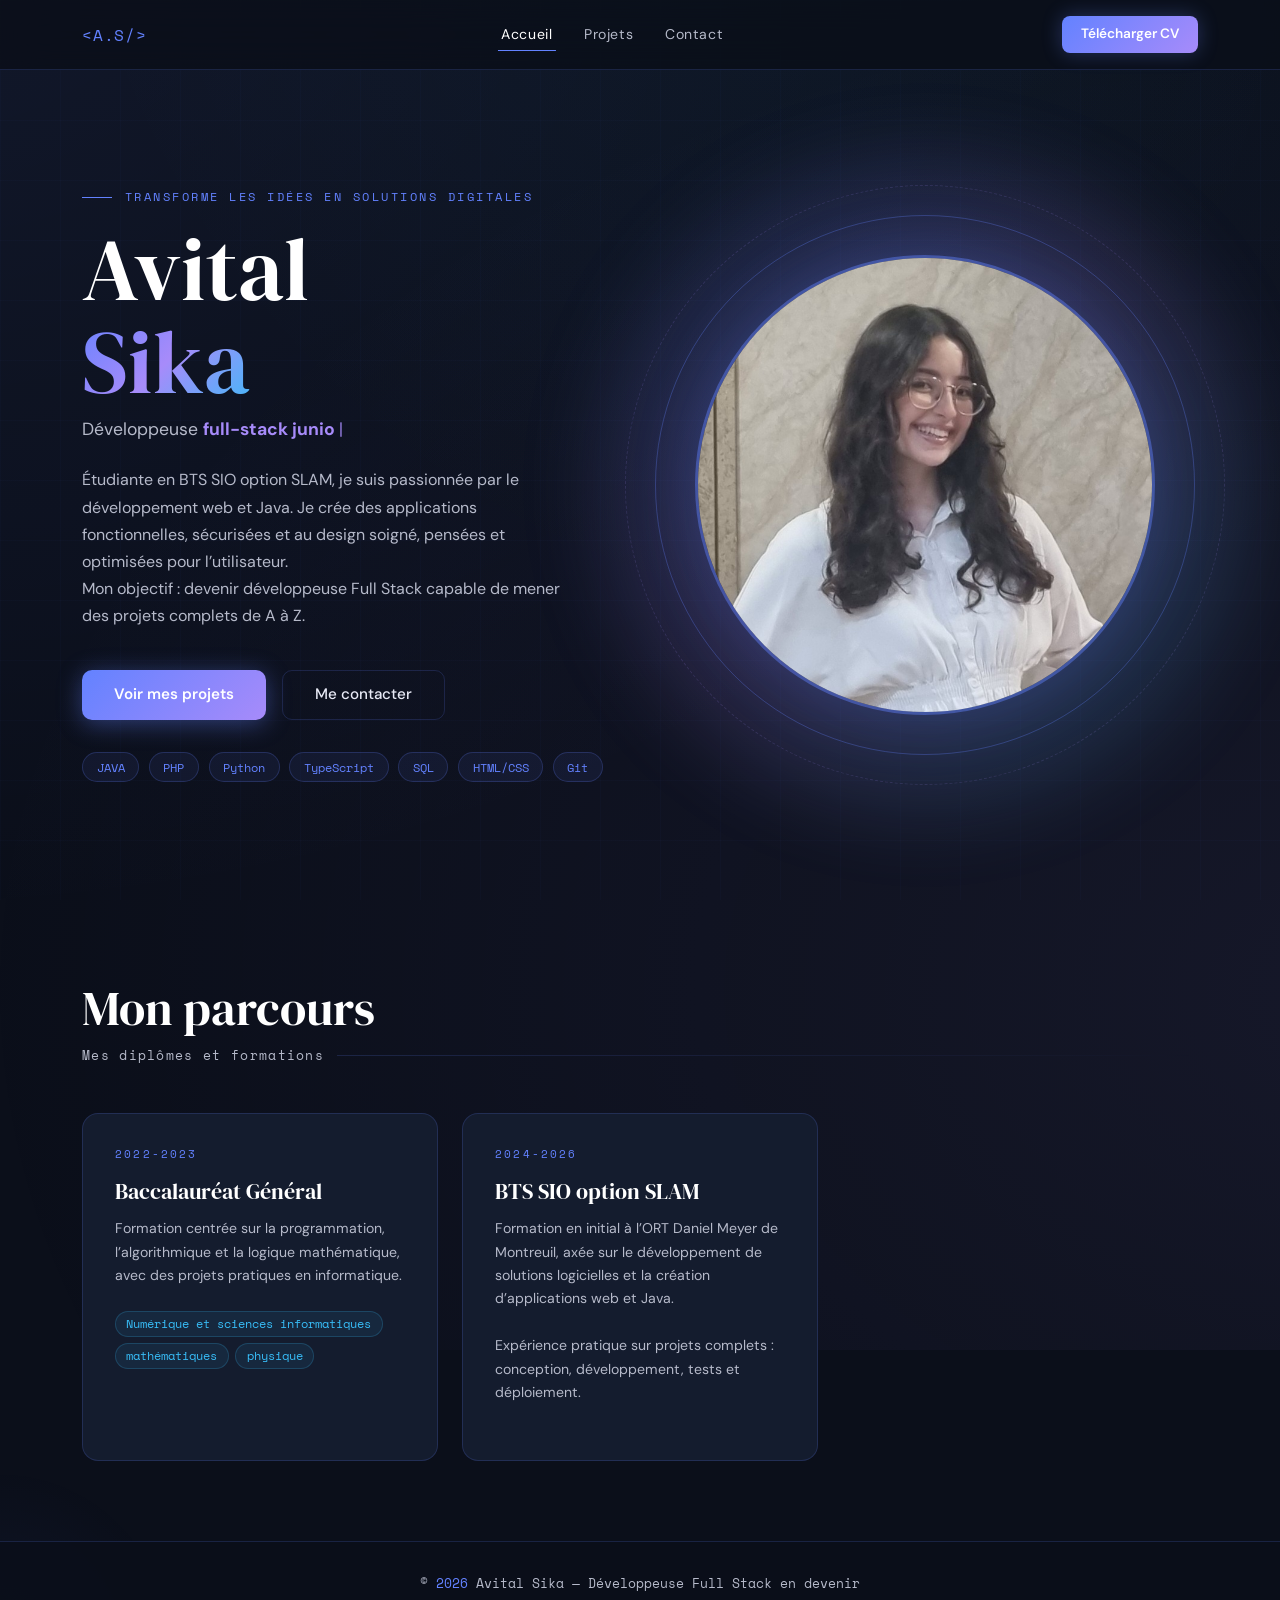
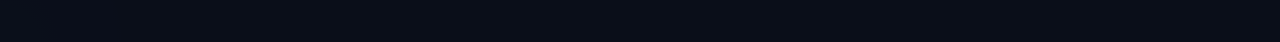
==== public/index.html @ 796e130e "fin details stages -dbeut detaik gesttravaux" ====
<!DOCTYPE html>
<html lang="fr">
<head>
  <meta charset="UTF-8">
  <meta name="viewport" content="width=device-width, initial-scale=1.0">
  <title>Avital Sika — Développeuse Full Stack</title>
  <link rel="preconnect" href="https://fonts.googleapis.com">
  <link href="https://fonts.googleapis.com/css2?family=DM+Sans:wght@300;400;500;600&family=DM+Serif+Display&family=Space+Mono:wght@400;700&display=swap" rel="stylesheet">
  <link href="https://cdn.jsdelivr.net/npm/bootstrap@5.3.0/dist/css/bootstrap.min.css" rel="stylesheet">
  <link rel="stylesheet" href="assets/css/style.css">
</head>
<body>

<!-- NAV -->
<nav class="navbar navbar-expand-lg">
  <div class="container">
    <a class="navbar-brand" href="index.html">&lt;A.S/&gt;</a>
    <button class="navbar-toggler border-0" type="button" data-bs-toggle="collapse" data-bs-target="#nav" style="color:var(--text-muted)">
      <span class="navbar-toggler-icon"></span>
    </button>
    <div class="collapse navbar-collapse" id="nav">
      <ul class="navbar-nav mx-auto mb-2 mb-lg-0">
        <li class="nav-item"><a class="nav-link active" href="index.html">Accueil</a></li>
        <li class="nav-item"><a class="nav-link" href="projets.html">Projets</a></li>
        <li class="nav-item"><a class="nav-link" href="contact.html">Contact</a></li>
      </ul>
      <a href="assets/files/CV_Avital_Sika.pdf" download class="btn-cv">Télécharger CV</a>
    </div>
  </div>
</nav>

<!-- HERO -->
<main>
  <section class="hero">
    <div class="container">
      <div class="row align-items-center">
        <div class="col-lg-6">
          <div class="hero-eyebrow">Transforme les idées en solutions digitales</div>
          <h1 class="hero-name">
            Avital<br><span>Sika</span>
          </h1>
          <p class="hero-role">
            Développeuse <strong><span id="typed-text"> </span>
            <span class="cursor-blink">|</span></strong>
          </p>
          <p class="hero-desc reveal">
            Étudiante en BTS SIO option SLAM, je suis passionnée par le développement web et Java.
            Je crée des applications fonctionnelles, sécurisées et au design soigné, pensées et optimisées pour l’utilisateur.
            <br> Mon objectif : devenir développeuse Full Stack capable de mener des projets complets de A à Z.
          </p>
          <div class="hero-ctas">
            <a href="projets.html" class="btn-primary-custom">
               Voir mes projets
            </a>
            <a href="contact.html" class="btn-outline-custom">Me contacter</a>
          </div>
          <div class="tech-badges">
            <span class="badge-tech">JAVA</span>
            <span class="badge-tech">PHP</span>
            <span class="badge-tech">Python</span>
            <span class="badge-tech">TypeScript</span>
            <span class="badge-tech">SQL</span>
            <span class="badge-tech">HTML/CSS</span>
            <span class="badge-tech">Git</span>
          </div>
        </div>

        <div class="col-lg-6">
          <div class="photo-wrapper">
            <div class="photo-ring"></div>
            <div class="photo-ring-2"></div>
            <img src="assets/images/ma_photo.jpg" class="profile-img" alt="Avital Sika">
          </div>
        </div>
      </div>
    </div>
  </section>


  <section class="projects-section">
    <div class="container">
      <div class="reveal">
        <h1 class="section-title">Mon parcours</h1>
        <p class="section-subtitle">Mes diplômes et formations</p>
      </div>

      <div class="row g-4">

        <div class="col-md-6 col-lg-4 reveal">
          <div class="project-card">
            <div class="project-num">2022-2023</div>
            <h3 class="project-title">Baccalauréat Général</h3>
            <p class="project-desc">Formation centrée sur la programmation, l’algorithmique et la logique mathématique, avec des projets pratiques en informatique.</p>
            <div class="project-tags">
              <span class="project-tag"> Numérique et sciences informatiques</span>
              <span class="project-tag">mathématiques</span>
              <span class="project-tag">physique</span>
            </div>
          </div>
        </div>

        <div class="col-md-6 col-lg-4 reveal">
          <div class="project-card">
            <div class="project-num">2024-2026</div>
            <h3 class="project-title">BTS SIO option SLAM</h3>
            <p class="project-desc">Formation en initial à l’ORT Daniel Meyer de Montreuil, axée sur le développement de solutions logicielles et la création d’applications web et Java.
            </p>
            <p class="project-desc">Expérience pratique sur projets complets : conception, développement, tests et déploiement.
            </p>
          </div>
        </div>

      </div>
    </div>
  </section>


</main>

<footer>
  <p>© <span>2026</span> Avital Sika — Développeuse Full Stack en devenir</p>
</footer>

<script src="https://cdn.jsdelivr.net/npm/bootstrap@5.3.0/dist/js/bootstrap.bundle.min.js"></script>
<script src="assets/js/main.js"></script>
<style>
  .cursor-blink {
    animation: blink 1s step-end infinite;
    color: var(--accent2);
    font-weight: 300;
  }
  @keyframes blink { 0%,100%{opacity:1} 50%{opacity:0} }
</style>
</body>


</html>
---- public/assets/css/style.css ----
:root {
  --bg: #0b0f1a;
  --bg2: #111827;
  --card: #141c2e;
  --border: rgba(99, 130, 255, 0.18);
  --accent: #6382ff;
  --accent2: #a78bfa;
  --accent3: #38bdf8;
  --text: #e8eaf6;
  --text-muted: #b6baca;
  --white: #ffffff;
}

*, *::before, *::after { box-sizing: border-box; margin: 0; padding: 0; }
html { scroll-behavior: smooth; }

body {
  background-color: var(--bg);
  color: var(--text);
  font-family: 'DM Sans', 'Segoe UI', sans-serif;
  min-height: 100vh;
  overflow-x: hidden;
  position: relative;
}

body::before {
  content: '';
  position: fixed;
  top: -50%; left: -50%;
  width: 200%; height: 200%;
  background:
    radial-gradient(ellipse at 20% 20%, rgba(99,130,255,0.08) 0%, transparent 50%),
    radial-gradient(ellipse at 80% 80%, rgba(167,139,250,0.07) 0%, transparent 50%),
    radial-gradient(ellipse at 60% 10%, rgba(56,189,248,0.05) 0%, transparent 40%);
  animation: bgShift 15s ease-in-out infinite alternate;
  pointer-events: none;
  z-index: 0;
}

body::after {
  content: '';
  position: fixed;
  inset: 0;
  background-image:
    linear-gradient(rgba(99,130,255,0.025) 1px, transparent 1px),
    linear-gradient(90deg, rgba(99,130,255,0.025) 1px, transparent 1px);
  background-size: 60px 60px;
  pointer-events: none;
  z-index: 0;
}

@keyframes bgShift {
  0% { transform: translate(0,0) rotate(0deg); }
  100% { transform: translate(3%,2%) rotate(2deg); }
}

main, nav, footer, section { position: relative; z-index: 1; }

/* NAV */
.navbar {
  background: rgba(11,15,26,0.88) !important;
  backdrop-filter: blur(20px);
  border-bottom: 1px solid var(--border);
  padding: 1rem 0;
  position: sticky;
  top: 0;
  z-index: 100;
}

.navbar-brand {
  font-family: 'Space Mono', monospace;
  font-size: 1rem;
  color: var(--accent) !important;
  letter-spacing: 0.05em;
}

.nav-link {
  color: var(--text-muted) !important;
  font-size: 0.88rem;
  letter-spacing: 0.04em;
  transition: color 0.3s;
  position: relative;
  padding: 0.5rem 1rem !important;
}

.nav-link::after {
  content: '';
  position: absolute;
  bottom: 2px; left: 50%;
  transform: translateX(-50%) scaleX(0);
  width: 70%; height: 1px;
  background: var(--accent);
  transition: transform 0.3s ease;
}

.nav-link:hover::after, .nav-link.active::after { transform: translateX(-50%) scaleX(1); }
.nav-link:hover, .nav-link.active { color: var(--white) !important; }

.btn-cv {
  background: linear-gradient(135deg, var(--accent), var(--accent2));
  color: var(--white) !important;
  border: none;
  border-radius: 8px;
  padding: 0.5rem 1.2rem;
  font-size: 0.85rem;
  font-weight: 600;
  margin-left: 0px;
  transition: all 0.3s ease;
  box-shadow: 0 0 20px rgba(99,130,255,0.3);
  text-decoration: none;
}

.btn-cv:hover {
  transform: translateY(-2px);
  box-shadow: 0 0 35px rgba(99,130,255,0.6);
  color: var(--white) !important;
}

/* HERO */
.hero {
  min-height: calc(100vh - 70px);
  display: flex;
  align-items: center;
  padding: 4rem 0;
}

.hero-eyebrow {
  font-family: 'Space Mono', monospace;
  font-size: 0.78rem;
  color: var(--accent);
  letter-spacing: 0.2em;
  text-transform: uppercase;
  margin-bottom: 1rem;
  display: flex;
  align-items: center;
  gap: 0.8rem;
  opacity: 0;
  animation: fadeUp 0.8s ease 0.2s forwards;
}

.hero-eyebrow::before {
  content: '';
  display: inline-block;
  width: 30px; height: 1px;
  background: var(--accent);
}

.hero-name {
  font-family: 'DM Serif Display', Georgia, serif;
  font-size: clamp(3rem, 7vw, 5.5rem);
  font-weight: 400;
  line-height: 1.05;
  color: var(--white);
  margin-bottom: 0.5rem;
  opacity: 0;
  animation: fadeUp 0.8s ease 0.4s forwards;
}

.hero-name span {
  background: linear-gradient(135deg, var(--accent), var(--accent2), var(--accent3));
  -webkit-background-clip: text;
  -webkit-text-fill-color: transparent;
  background-clip: text;
}

.hero-role {
  font-size: 1.1rem;
  color: var(--text-muted);
  margin-bottom: 1.5rem;
  opacity: 0;
  animation: fadeUp 0.8s ease 0.55s forwards;
}

.hero-role strong { color: var(--accent2); }

.hero-desc {
  font-size: 1rem;
  color: var(--text-muted);
  line-height: 1.7;
  max-width: 480px;
  margin-bottom: 2.5rem;
  opacity: 0;
  animation: fadeUp 0.8s ease 0.7s forwards;
}

.hero-ctas {
  display: flex;
  gap: 1rem;
  flex-wrap: wrap;
  opacity: 0;
  animation: fadeUp 0.8s ease 0.85s forwards;
}

.btn-primary-custom {
  background: linear-gradient(135deg, var(--accent), var(--accent2));
  color: var(--white);
  border: none;
  border-radius: 10px;
  padding: 0.8rem 2rem;
  font-weight: 600;
  font-size: 0.95rem;
  text-decoration: none;
  transition: all 0.3s;
  box-shadow: 0 4px 25px rgba(99,130,255,0.4);
  display: inline-flex;
  align-items: center;
  gap: 0.5rem;
}

.btn-primary-custom:hover {
  transform: translateY(-3px);
  box-shadow: 0 8px 40px rgba(99,130,255,0.6);
  color: var(--white);
}

.btn-outline-custom {
  background: transparent;
  color: var(--text);
  border: 1px solid var(--border);
  border-radius: 10px;
  padding: 0.8rem 2rem;
  font-weight: 500;
  font-size: 0.95rem;
  text-decoration: none;
  transition: all 0.3s;
  display: inline-flex;
  align-items: center;
  gap: 0.5rem;
}

.btn-outline-custom:hover {
  border-color: var(--accent);
  color: var(--accent);
  background: rgba(99,130,255,0.05);
}

/* PHOTO */
.photo-wrapper {
  position: relative;
  display: flex;
  justify-content: center;
  align-items: center;
  opacity: 0;
  animation: fadeIn 1s ease 0.6s forwards;
}

.photo-wrapper::before {
  content: '';
  position: absolute;
  width: 640px; height: 640px; /* 320 -> 640 */
  border-radius: 50%;
  background: linear-gradient(135deg, var(--accent), var(--accent2), var(--accent3));
  opacity: 0.18;
  filter: blur(45px);
  animation: pulse 4s ease-in-out infinite;
}

.photo-ring {
  position: absolute;
  width: 540px; height: 540px; /* 270 -> 540 */
  border-radius: 50%;
  border: 1px solid rgba(99,130,255,0.3);
  animation: spin 20s linear infinite;
}

.photo-ring-2 {
  position: absolute;
  width: 600px; height: 600px; /* 300 -> 600 */
  border-radius: 50%;
  border: 1px dashed rgba(167,139,250,0.15);
  animation: spin 30s linear infinite reverse;
}

.profile-img {
  width: 460px; height: 460px; /* 230 -> 460 */
  border-radius: 50%;
  object-fit: cover;
  border: 3px solid rgba(99,130,255,0.5);
  position: relative;
  z-index: 2;
  box-shadow: 0 0 60px rgba(99,130,255,0.25);
}

/* TECH BADGES */
.tech-badges {
  display: flex;
  flex-wrap: wrap;
  gap: 0.6rem;
  margin-top: 2rem;
  opacity: 0;
  animation: fadeUp 0.8s ease 1s forwards;
}

.badge-tech {
  background: rgba(99,130,255,0.08);
  border: 1px solid rgba(99,130,255,0.22);
  color: var(--accent);
  padding: 0.3rem 0.85rem;
  border-radius: 50px;
  font-size: 0.76rem;
  font-family: 'Space Mono', monospace;
  transition: all 0.3s;
  cursor: default;
}

.badge-tech:hover {
  background: rgba(99,130,255,0.18);
  border-color: var(--accent);
  transform: translateY(-2px);
  box-shadow: 0 4px 15px rgba(99,130,255,0.2);
}

/* SECTIONS */
.section-title {
  font-family: 'DM Serif Display', Georgia, serif;
  font-size: clamp(2rem, 4vw, 3rem);
  color: var(--white);
  margin-bottom: 0.5rem;
}

.section-subtitle {
  color: var(--text-muted);
  font-size: 0.82rem;
  font-family: 'Space Mono', monospace;
  letter-spacing: 0.1em;
  margin-bottom: 3rem;
  display: flex;
  align-items: center;
  gap: 0.8rem;
}

.section-subtitle::after {
  content: '';
  flex: 1;
  height: 1px;
  background: linear-gradient(90deg, var(--border), transparent);
}

/* SKILLS */
.skills-section, .projects-section, .bts-section, .contact-section {
  padding: 5rem 0;
}

.skill-category {
  background: var(--card);
  border: 1px solid var(--border);
  border-radius: 16px;
  padding: 2rem;
  margin-bottom: 1.5rem;
  transition: all 0.4s ease;
  position: relative;
  overflow: hidden;
}

.skill-category::before {
  content: '';
  position: absolute;
  top: 0; left: 0; right: 0;
  height: 2px;
  background: linear-gradient(90deg, var(--accent), var(--accent2));
  transform: scaleX(0);
  transform-origin: left;
  transition: transform 0.4s ease;
}

.skill-category:hover::before { transform: scaleX(1); }
.skill-category:hover {
  border-color: rgba(99,130,255,0.4);
  transform: translateY(-4px);
  box-shadow: 0 20px 50px rgba(0,0,0,0.3);
}

.skill-category-title {
  font-family: 'Space Mono', monospace;
  font-size: 0.72rem;
  color: var(--accent);
  letter-spacing: 0.15em;
  text-transform: uppercase;
  margin-bottom: 1.5rem;
}

.skill-item { margin-bottom: 1rem; }

.skill-name {
  display: flex;
  justify-content: space-between;
  margin-bottom: 0.4rem;
  font-size: 0.88rem;
  color: var(--text);
}

.skill-pct {
  color: var(--accent2);
  font-family: 'Space Mono', monospace;
  font-size: 0.78rem;
}

.skill-bar {
  height: 4px;
  background: rgba(255,255,255,0.06);
  border-radius: 10px;
  overflow: hidden;
}

.skill-fill {
  height: 100%;
  border-radius: 10px;
  background: linear-gradient(90deg, var(--accent), var(--accent2));
  width: 0%;
  transition: width 1.2s cubic-bezier(0.4, 0, 0.2, 1);
  box-shadow: 0 0 10px rgba(99,130,255,0.4);
}

/* PROJECTS */
.project-card {
  background: var(--card);
  border: 1px solid var(--border);
  border-radius: 16px;
  padding: 2rem;
  height: 100%;
  transition: all 0.4s ease;
  position: relative;
  overflow: hidden;
}

.project-card:hover {
  transform: translateY(-8px);
  border-color: rgba(99,130,255,0.4);
  box-shadow: 0 25px 60px rgba(0,0,0,0.4);
}

.project-num {
  font-family: 'Space Mono', monospace;
  font-size: 0.68rem;
  color: var(--accent);
  letter-spacing: 0.2em;
  margin-bottom: 1rem;
}

.project-title {
  font-family: 'DM Serif Display', Georgia, serif;
  font-size: 1.35rem;
  color: var(--white);
  margin-bottom: 0.8rem;
}

.project-desc {
  color: var(--text-muted);
  font-size: 0.88rem;
  line-height: 1.65;
  margin-bottom: 1.5rem;
}

.sociéte-desc {
  color: #B6BACAFF;
  font-size: 0.88rem;
  line-height: 1.65;
  margin-bottom: 50px;
}
.sociéte-title {
  color: #e0e1e8;
  font-size: 0.88rem;
  line-height: 1.65;
  margin-bottom: 1rem;
}

.project-tags { display: flex; flex-wrap: wrap; gap: 0.4rem; margin-top: 10px}

.project-tag {
  background: rgba(56,189,248,0.08);
  border: 1px solid rgba(56,189,248,0.2);
  color: var(--accent3);
  padding: 0.2rem 0.65rem;
  border-radius: 50px;
  font-size: 0.72rem;
  font-family: 'Space Mono', monospace;
}

/* BTS TABLE */
.bts-table-wrapper {
  background: var(--card);
  border: 1px solid var(--border);
  border-radius: 16px;
  overflow: hidden;
}

.bts-table { width: 100%; border-collapse: collapse; }

.bts-table th {
  background: rgba(99,130,255,0.1);
  color: var(--accent);
  font-family: 'Space Mono', monospace;
  font-size: 0.72rem;
  letter-spacing: 0.1em;
  text-transform: uppercase;
  padding: 1rem 1.5rem;
  text-align: left;
  border-bottom: 1px solid var(--border);
}

.bts-table td {
  padding: 0.9rem 1.5rem;
  color: var(--text);
  font-size: 0.88rem;
  border-bottom: 1px solid rgba(255,255,255,0.04);
}

.bts-table tr:last-child td { border-bottom: none; }
.bts-table tr:hover td { background: rgba(99,130,255,0.04); }

.level-badge {
  display: inline-block;
  padding: 0.2rem 0.65rem;
  border-radius: 50px;
  font-size: 0.72rem;
  font-family: 'Space Mono', monospace;
}

.level-1 { background: rgba(99,130,255,0.12); color: var(--accent); border: 1px solid rgba(99,130,255,0.3); }
.level-2 { background: rgba(167,139,250,0.12); color: var(--accent2); border: 1px solid rgba(167,139,250,0.3); }
.level-3 { background: rgba(56,189,248,0.12); color: var(--accent3); border: 1px solid rgba(56,189,248,0.3); }

/* CONTACT */
.contact-card {
  background: var(--card);
  border: 1px solid var(--border);
  border-radius: 16px;
  padding: 3rem;
  text-align: center;
  position: relative;
  overflow: hidden;
  max-width: 700px;
  margin: 0 auto;
}

.contact-card::before {
  content: '';
  position: absolute;
  top: 0; left: 0; right: 0;
  height: 2px;
  background: linear-gradient(90deg, var(--accent), var(--accent2), var(--accent3));
}

.contact-links {
  display: flex;
  justify-content: center;
  flex-wrap: wrap;
  gap: 1rem;
  margin-top: 2rem;
}

.contact-link {
  display: flex;
  align-items: center;
  gap: 0.6rem;
  padding: 0.85rem 1.6rem;
  background: rgba(99,130,255,0.07);
  border: 1px solid var(--border);
  border-radius: 12px;
  color: var(--text);
  text-decoration: none;
  font-size: 0.88rem;
  transition: all 0.3s;
}

.contact-link:hover {
  background: rgba(99,130,255,0.14);
  border-color: var(--accent);
  color: var(--white);
  transform: translateY(-3px);
  box-shadow: 0 8px 25px rgba(99,130,255,0.2);
}

.download-section {
  display: flex;
  justify-content: center;
  gap: 1rem;
  flex-wrap: wrap;
  margin-top: 2.5rem;
  padding-top: 2rem;
  border-top: 1px solid var(--border);
}

.btn-download {
  display: inline-flex;
  align-items: center;
  gap: 0.6rem;
  padding: 0.9rem 2rem;
  border-radius: 12px;
  font-size: 0.9rem;
  font-weight: 600;
  text-decoration: none;
  transition: all 0.3s;
}

.btn-download-primary {
  background: linear-gradient(135deg, var(--accent), var(--accent2));
  color: var(--white);
  box-shadow: 0 4px 20px rgba(99,130,255,0.35);
}

.btn-download-primary:hover {
  transform: translateY(-3px);
  box-shadow: 0 8px 35px rgba(99,130,255,0.55);
  color: var(--white);
}

.btn-download-secondary {
  background: rgba(56,189,248,0.08);
  border: 1px solid rgba(56,189,248,0.3);
  color: var(--accent3);
}

.btn-download-secondary:hover {
  background: rgba(56,189,248,0.18);
  border-color: var(--accent3);
  transform: translateY(-3px);
  color: var(--accent3);
}

/* FOOTER */
footer {
  background: rgba(11,15,26,0.9);
  border-top: 1px solid var(--border);
  padding: 2rem 0;
  text-align: center;
  color: var(--text-muted);
  font-size: 0.82rem;
  font-family: 'Space Mono', monospace;
}

footer span { color: var(--accent); }

/* ANIMATIONS */
@keyframes fadeUp {
  from { opacity: 0; transform: translateY(24px); }
  to { opacity: 1; transform: translateY(0); }
}

@keyframes fadeIn {
  from { opacity: 0; }
  to { opacity: 1; }
}

.reveal {
  opacity: 0;
  transform: translateY(30px);
  transition: opacity 0.7s ease, transform 0.7s ease;
}

.reveal.visible { opacity: 1; transform: translateY(0); }

/* SCROLLBAR */
::-webkit-scrollbar { width: 5px; }
::-webkit-scrollbar-track { background: var(--bg); }
::-webkit-scrollbar-thumb { background: var(--accent); border-radius: 10px; }

/* CURSOR GLOW */
.cursor-glow {
  width: 350px; height: 350px;
  background: radial-gradient(circle, rgba(99,130,255,0.06), transparent 70%);
  border-radius: 50%;
  position: fixed;
  pointer-events: none;
  transform: translate(-50%, -50%);
  z-index: 0;
  transition: left 0.06s, top 0.06s;
}

/* RESPONSIVE */
@media (max-width: 768px) {
  .hero { padding: 2rem 0 3rem; min-height: auto; }
  .photo-wrapper { margin-top: 3rem; }
  .profile-img { width: 180px; height: 180px; }
  .photo-ring { width: 210px; height: 210px; }
  .photo-ring-2 { width: 240px; height: 240px; }
  .photo-wrapper::before { width: 250px; height: 250px; }
  .contact-card { padding: 2rem 1.5rem; }
  .bts-table th, .bts-table td { padding: 0.75rem 0.8rem; font-size: 0.8rem; }
  .skills-section, .projects-section, .bts-section, .contact-section { padding: 3rem 0; }
}




/* Bouton Détails spécifique aux cartes */
.btn-details {
  background: transparent;
  color: var(--accent3);
  border: 1px solid rgba(56, 189, 248, 0.3);
  border-radius: 8px;
  padding: 0.4rem 1rem;
  font-family: 'Space Mono', monospace;
  font-size: 0.75rem;
  font-weight: 400;
  text-transform: uppercase;
  letter-spacing: 0.1em;
  transition: all 0.3s ease;
  text-decoration: none;
  margin-top: 20px;
  display: inline-flex;
  align-items: center;
  gap: 0.5rem;
}

.btn-details:hover {
  background: rgba(56, 189, 248, 0.1);
  border-color: var(--accent3);
  color: var(--white);
  box-shadow: 0 0 15px rgba(56, 189, 248, 0.3);
  transform: translateX(5px); /* Petit décalage vers la droite sympa */
}

/* Style spécifique pour la Modal pour coller à ton thème */
.modal-content {
  background-color: var(--card) !important;
  border: 1px solid var(--border) !important;
  color: var(--text);
  border-radius: 20px !important;
}

.modal-header {
  border-bottom: 1px solid var(--border) !important;
}

.modal-title {
  font-family: 'DM Serif Display', serif;
  color: var(--white);
}

.modal-body h5 {
  color: var(--accent);
  font-family: 'Space Mono', monospace;
  font-size: 0.9rem;
  margin-top: 1.5rem;
}

.proof-img {
  width: 100%;
  border-radius: 12px;
  border: 1px solid var(--border);
  margin-bottom: 1rem;
  transition: transform 0.3s ease;
}

.proof-img:hover {
  transform: scale(1.05)
}



.montee-comp-img {
  width: 40%;
  border-radius: 12px;
  border: 1px solid var(--border);
  margin-bottom: 1rem;
}


/* Pour la balise <video> */
video {
  max-width: 100%;
  height: 100%;
  border-radius: 8px; /* Un petit arrondi pour le style */
  box-shadow: 0 4px 10px rgba(0,0,0,0.1);
}
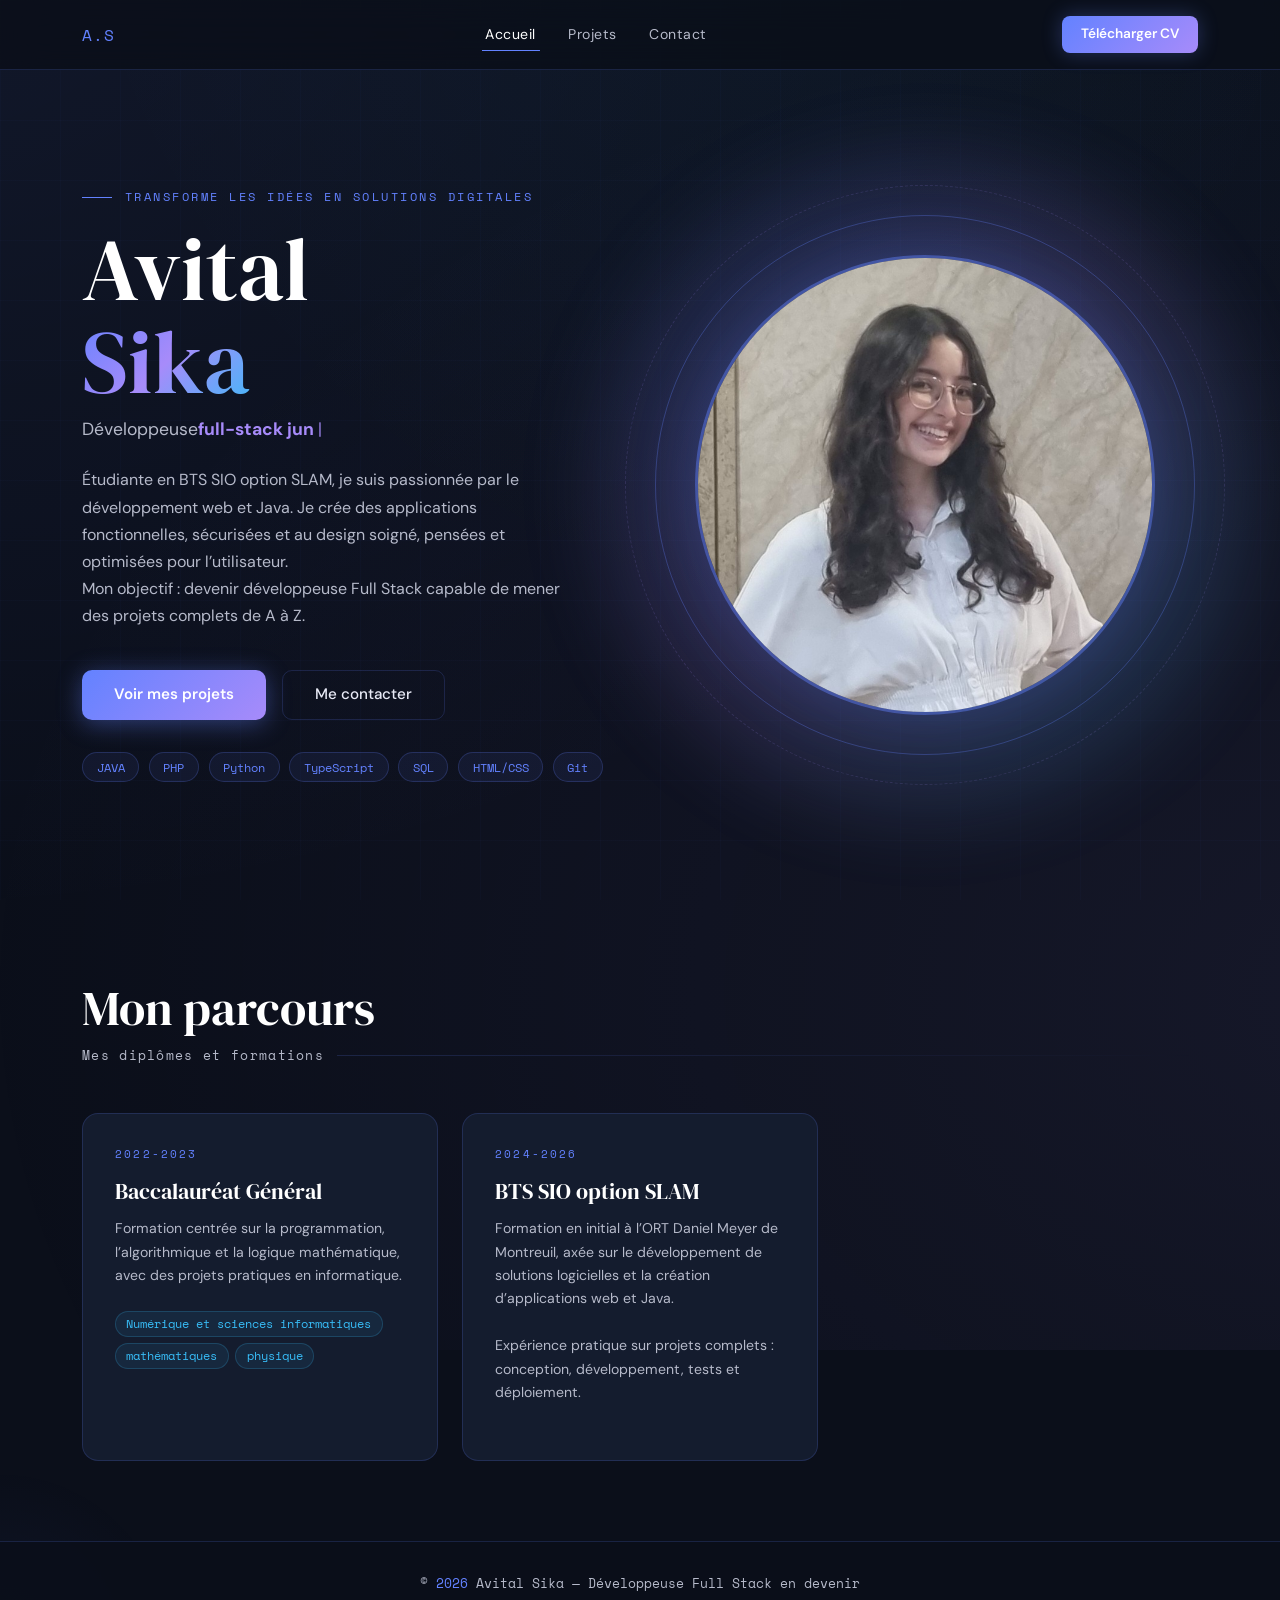
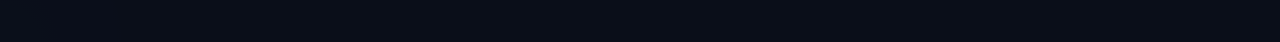
==== commit 648d7058: "gitignore" ====
--- a/public/index.html
+++ b/public/index.html
@@ -14,7 +14,7 @@
 <!-- NAV -->
 <nav class="navbar navbar-expand-lg">
   <div class="container">
-    <a class="navbar-brand" href="index.html">&lt;A.S/&gt;</a>
+    <a class="navbar-brand" href="index.html">A.S</a>
     <button class="navbar-toggler border-0" type="button" data-bs-toggle="collapse" data-bs-target="#nav" style="color:var(--text-muted)">
       <span class="navbar-toggler-icon"></span>
     </button>
@@ -40,7 +40,7 @@
             Avital<br><span>Sika</span>
           </h1>
           <p class="hero-role">
-            Développeuse <strong><span id="typed-text"> </span>
+            Développeuse<strong><span id="typed-text"> </span>
             <span class="cursor-blink">|</span></strong>
           </p>
           <p class="hero-desc reveal">
@@ -123,14 +123,7 @@
 
 <script src="https://cdn.jsdelivr.net/npm/bootstrap@5.3.0/dist/js/bootstrap.bundle.min.js"></script>
 <script src="assets/js/main.js"></script>
-<style>
-  .cursor-blink {
-    animation: blink 1s step-end infinite;
-    color: var(--accent2);
-    font-weight: 300;
-  }
-  @keyframes blink { 0%,100%{opacity:1} 50%{opacity:0} }
-</style>
+
 </body>
 
 
--- a/public/assets/css/style.css
+++ b/public/assets/css/style.css
@@ -11,7 +11,12 @@
   --text-muted: #b6baca;
   --white: #ffffff;
 }
-
+.cursor-blink {
+  animation: blink 1s step-end infinite;
+  color: var(--accent2);
+  font-weight: 300;
+}
+@keyframes blink { 0%,100%{opacity:1} 50%{opacity:0} }
 *, *::before, *::after { box-sizing: border-box; margin: 0; padding: 0; }
 html { scroll-behavior: smooth; }
 
@@ -744,21 +749,17 @@
   transition: transform 0.3s ease;
 }
 
-.proof-img:hover {
-  transform: scale(1.05)
-}
-
-
-
 .montee-comp-img {
   width: 40%;
   border-radius: 12px;
   border: 1px solid var(--border);
   margin-bottom: 1rem;
 }
-
-
-/* Pour la balise <video> */
+.montee-comp-img:hover {
+  transform: scale(3)
+}
+
+  /* Pour la balise <video> */
 video {
   max-width: 100%;
   height: 100%;
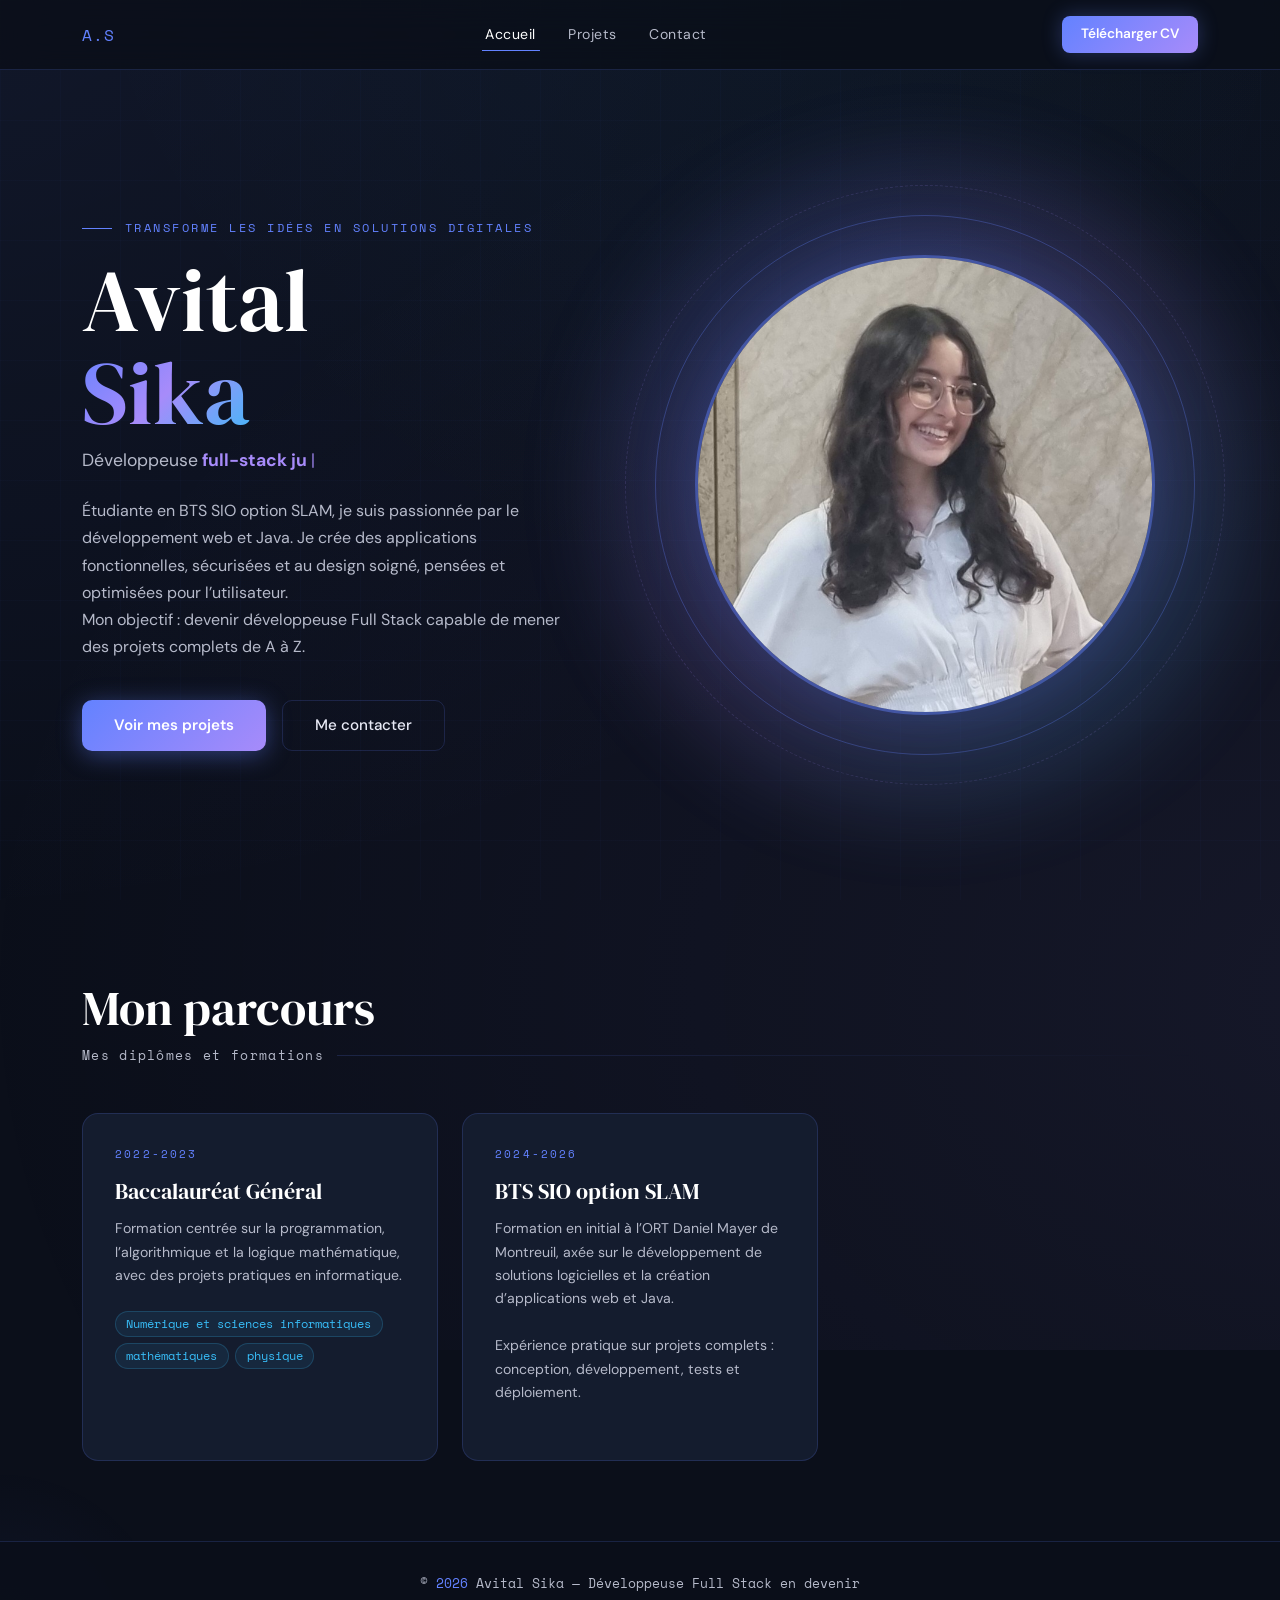
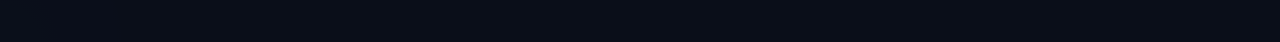
==== commit e64f6026: "design" ====
--- a/public/index.html
+++ b/public/index.html
@@ -54,15 +54,6 @@
             </a>
             <a href="contact.html" class="btn-outline-custom">Me contacter</a>
           </div>
-          <div class="tech-badges">
-            <span class="badge-tech">JAVA</span>
-            <span class="badge-tech">PHP</span>
-            <span class="badge-tech">Python</span>
-            <span class="badge-tech">TypeScript</span>
-            <span class="badge-tech">SQL</span>
-            <span class="badge-tech">HTML/CSS</span>
-            <span class="badge-tech">Git</span>
-          </div>
         </div>
 
         <div class="col-lg-6">
@@ -103,7 +94,8 @@
           <div class="project-card">
             <div class="project-num">2024-2026</div>
             <h3 class="project-title">BTS SIO option SLAM</h3>
-            <p class="project-desc">Formation en initial à l’ORT Daniel Meyer de Montreuil, axée sur le développement de solutions logicielles et la création d’applications web et Java.
+            <p class="project-desc">Formation en initial à l’ORT Daniel Mayer de Montreuil,
+              axée sur le développement de solutions logicielles et la création d’applications web et Java.
             </p>
             <p class="project-desc">Expérience pratique sur projets complets : conception, développement, tests et déploiement.
             </p>
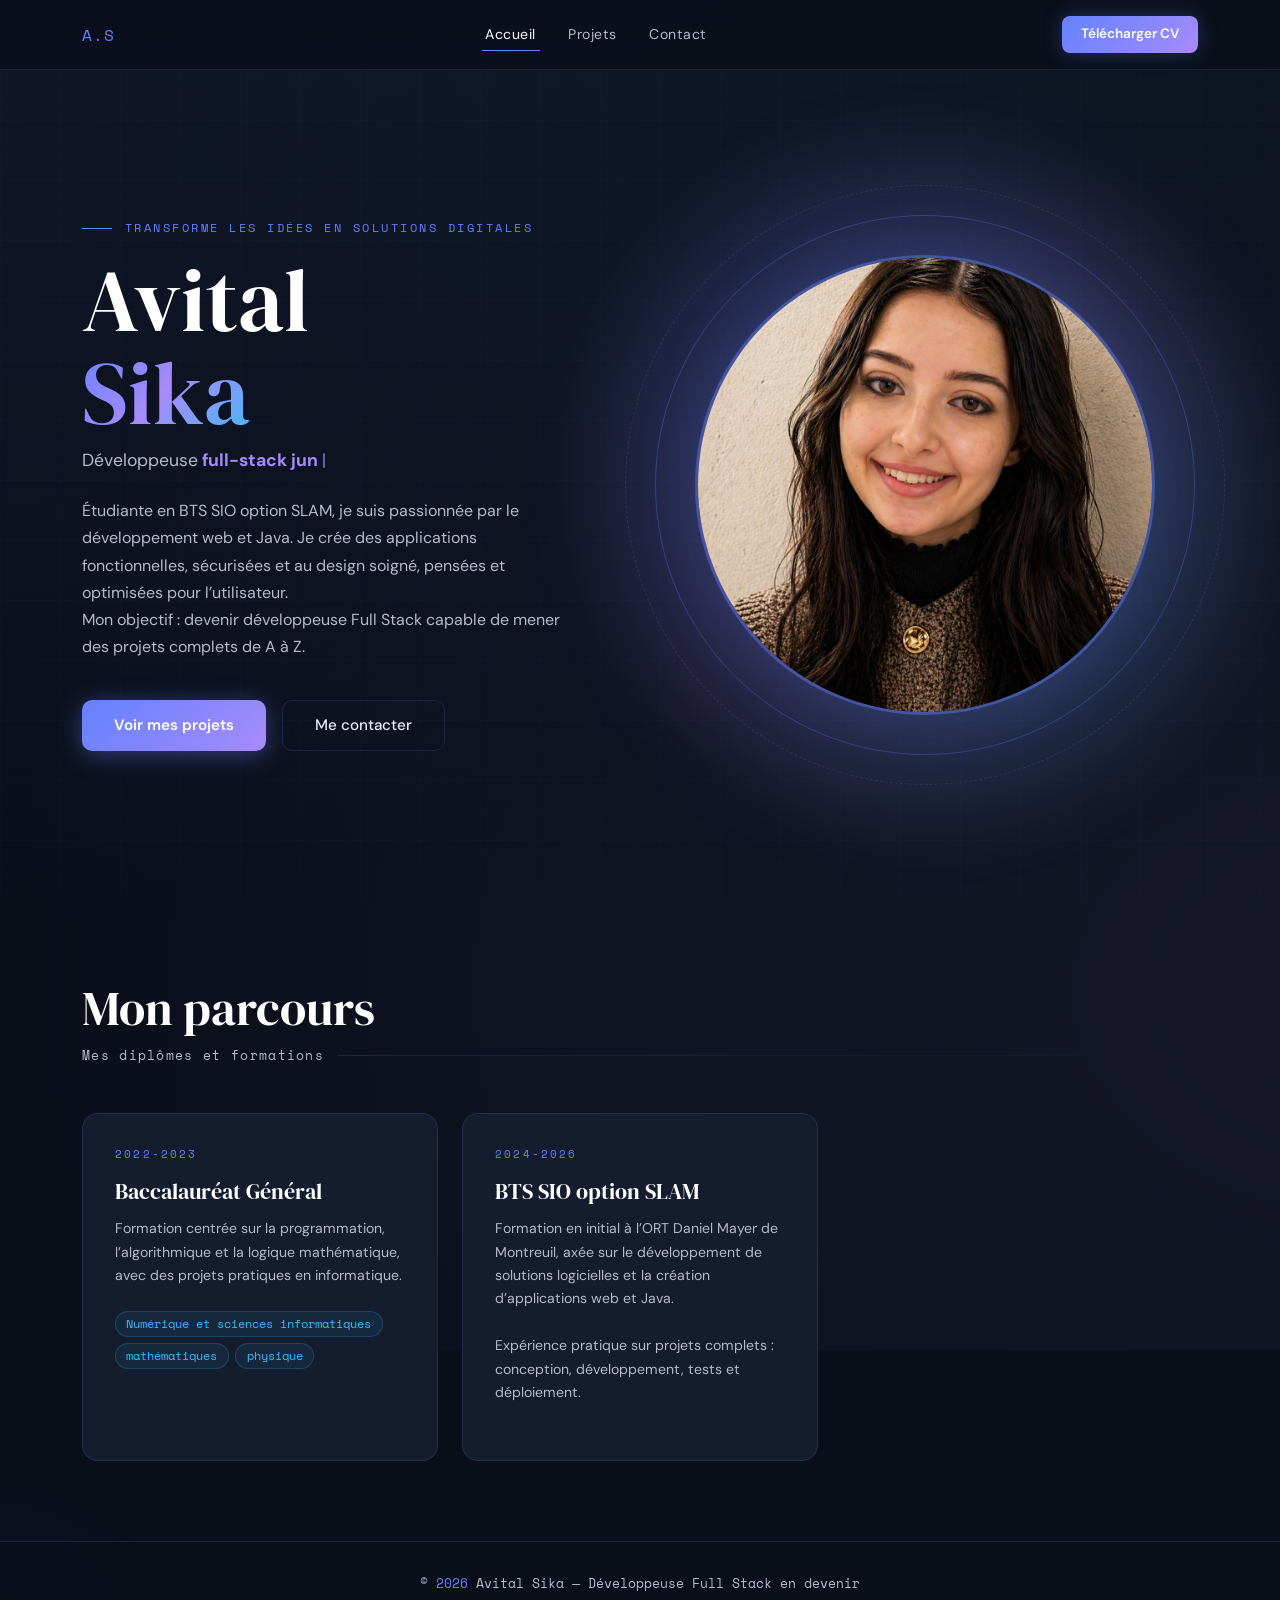
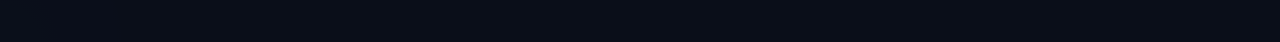
==== commit d38a1b13: "changement de photo" ====
--- a/public/index.html
+++ b/public/index.html
@@ -60,7 +60,7 @@
           <div class="photo-wrapper">
             <div class="photo-ring"></div>
             <div class="photo-ring-2"></div>
-            <img src="assets/images/ma_photo.jpg" class="profile-img" alt="Avital Sika">
+            <img src="assets/images/ma_photo.png" class="profile-img" alt="Avital Sika">
           </div>
         </div>
       </div>
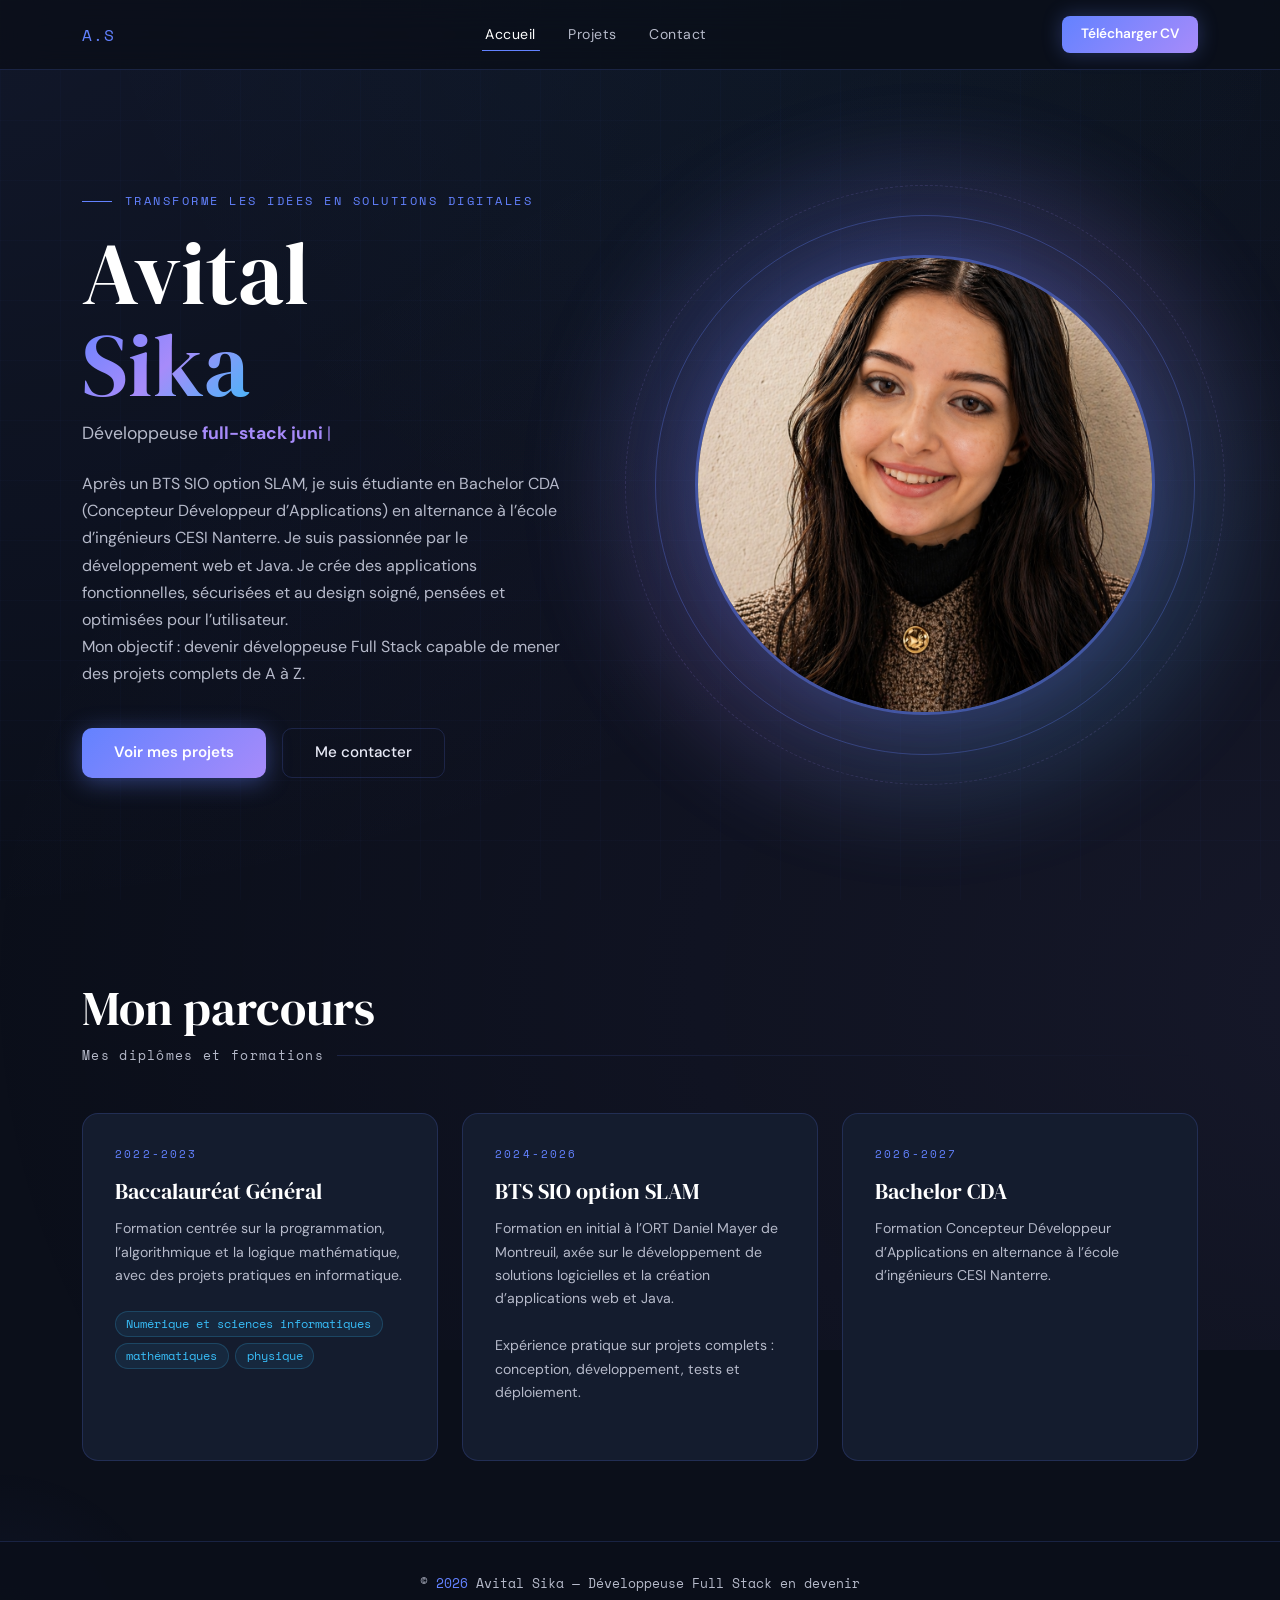
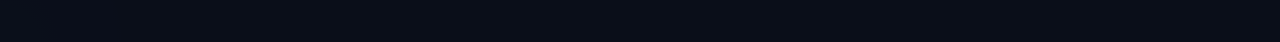
==== commit 920e7dc6: "Mettre à jour le statut étudiant et les missions d'alternance Co-Authored-By: Claude Sonnet 5.5 <nor" ====
--- a/public/index.html
+++ b/public/index.html
@@ -44,7 +44,8 @@
             <span class="cursor-blink">|</span></strong>
           </p>
           <p class="hero-desc reveal">
-            Étudiante en BTS SIO option SLAM, je suis passionnée par le développement web et Java.
+            Après un BTS SIO option SLAM, je suis étudiante en Bachelor CDA (Concepteur Développeur d’Applications)
+            en alternance à l’école d’ingénieurs CESI Nanterre. Je suis passionnée par le développement web et Java.
             Je crée des applications fonctionnelles, sécurisées et au design soigné, pensées et optimisées pour l’utilisateur.
             <br> Mon objectif : devenir développeuse Full Stack capable de mener des projets complets de A à Z.
           </p>
@@ -102,6 +103,15 @@
           </div>
         </div>
 
+        <div class="col-md-6 col-lg-4 reveal">
+          <div class="project-card">
+            <div class="project-num">2026-2027</div>
+            <h3 class="project-title">Bachelor CDA</h3>
+            <p class="project-desc">Formation Concepteur Développeur d’Applications en alternance à l’école d’ingénieurs CESI Nanterre.
+            </p>
+          </div>
+        </div>
+
       </div>
     </div>
   </section>
